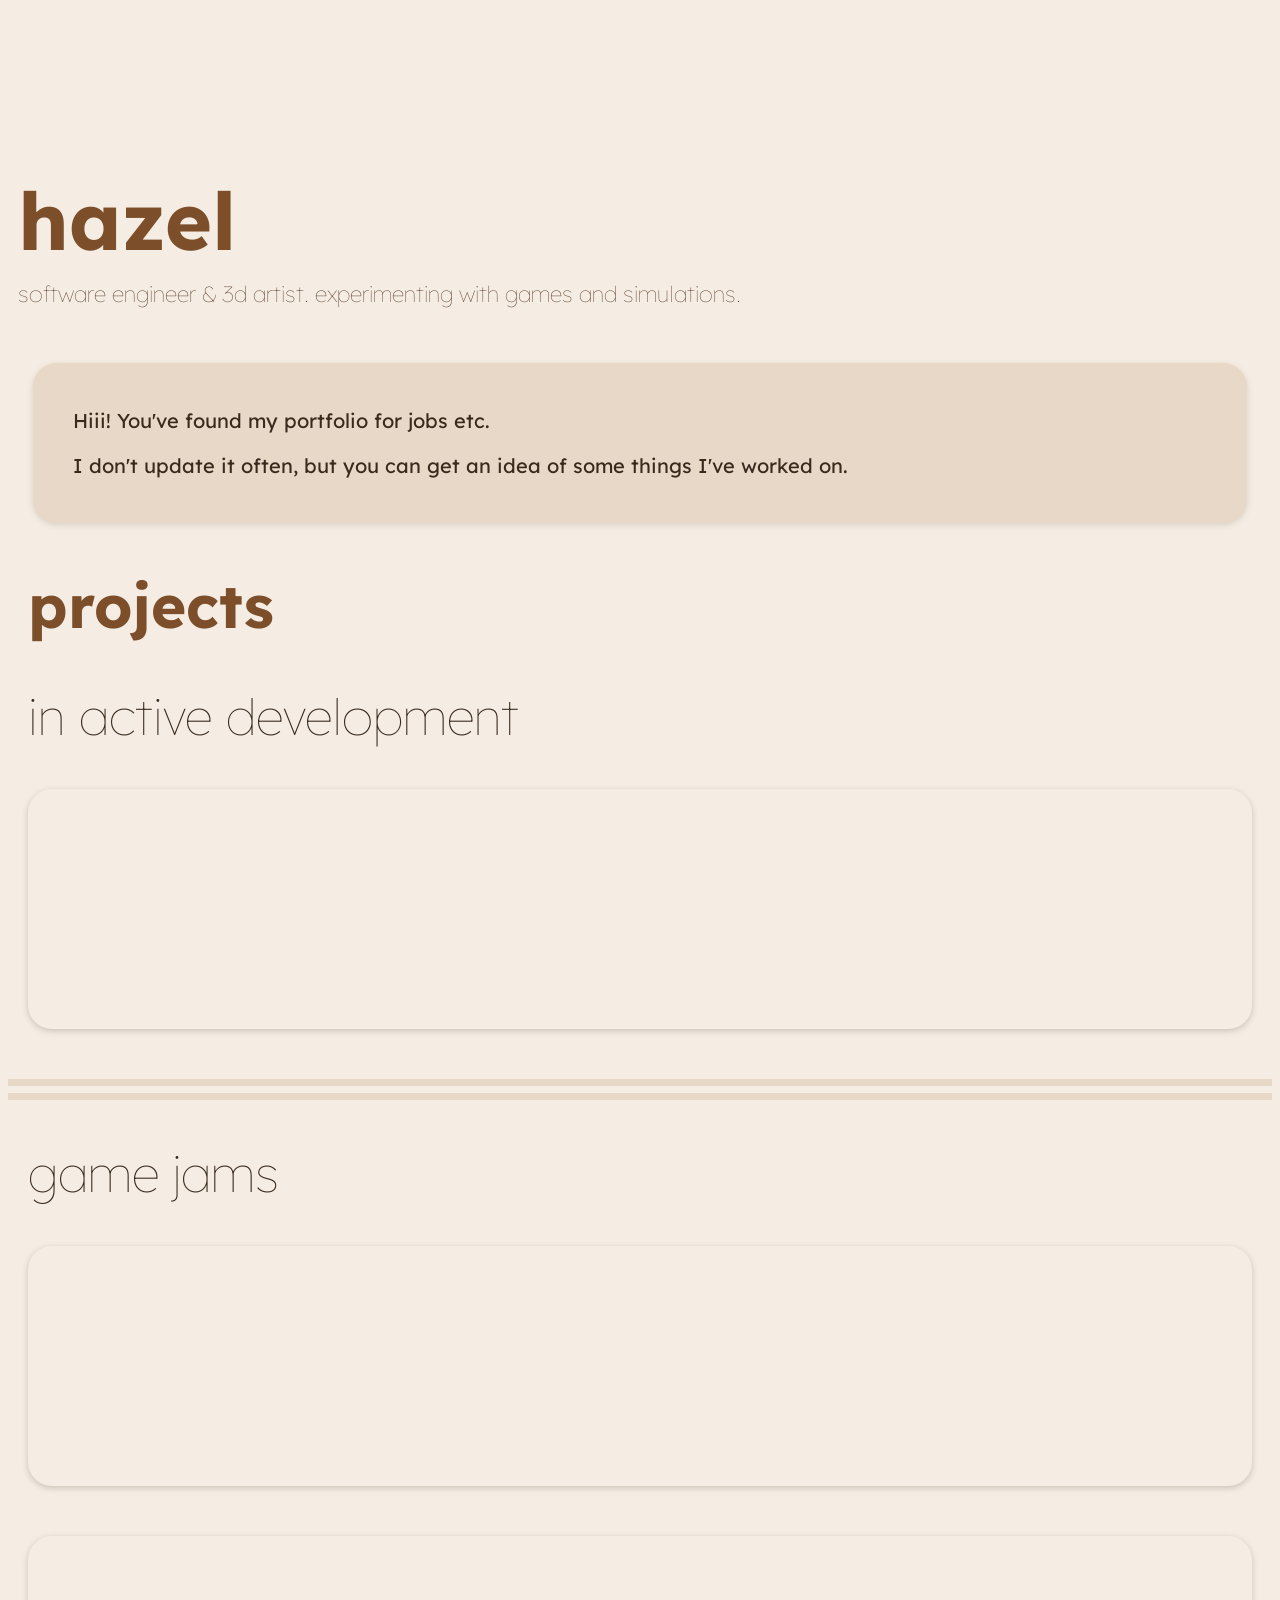
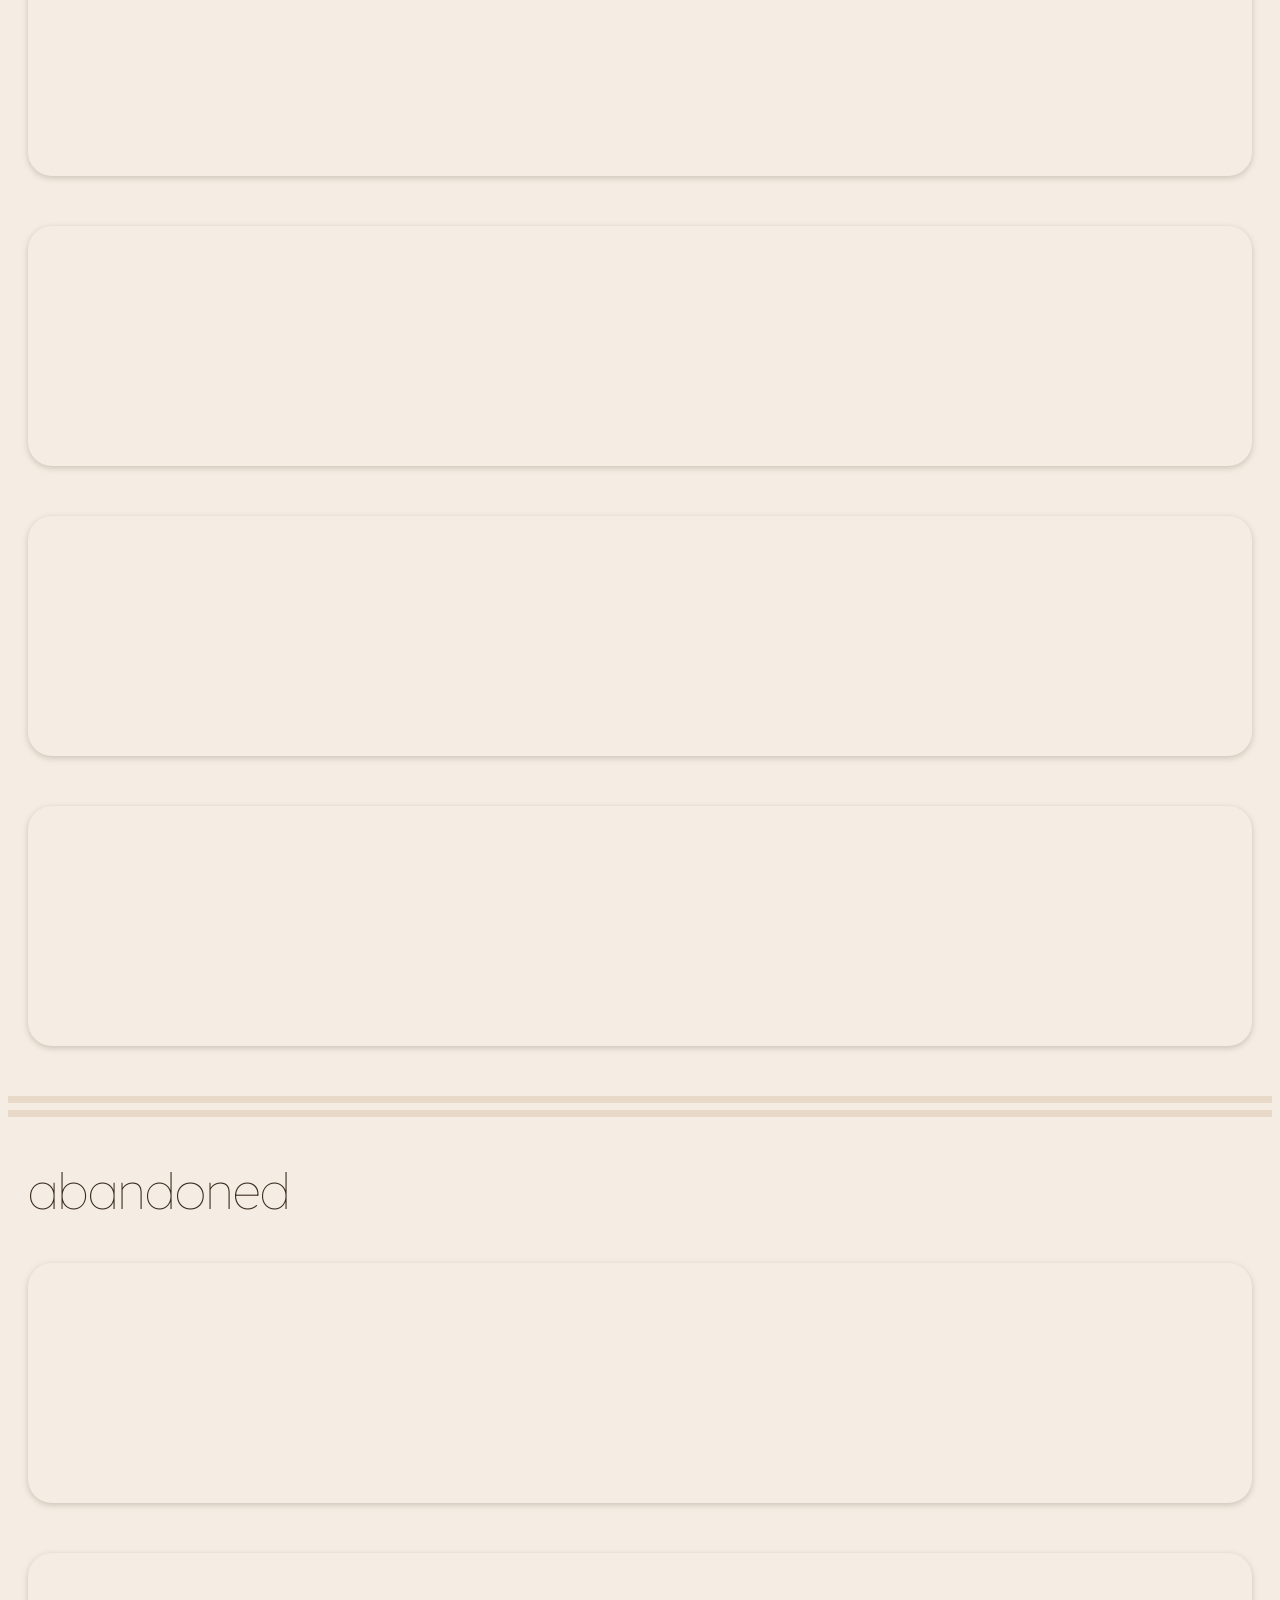
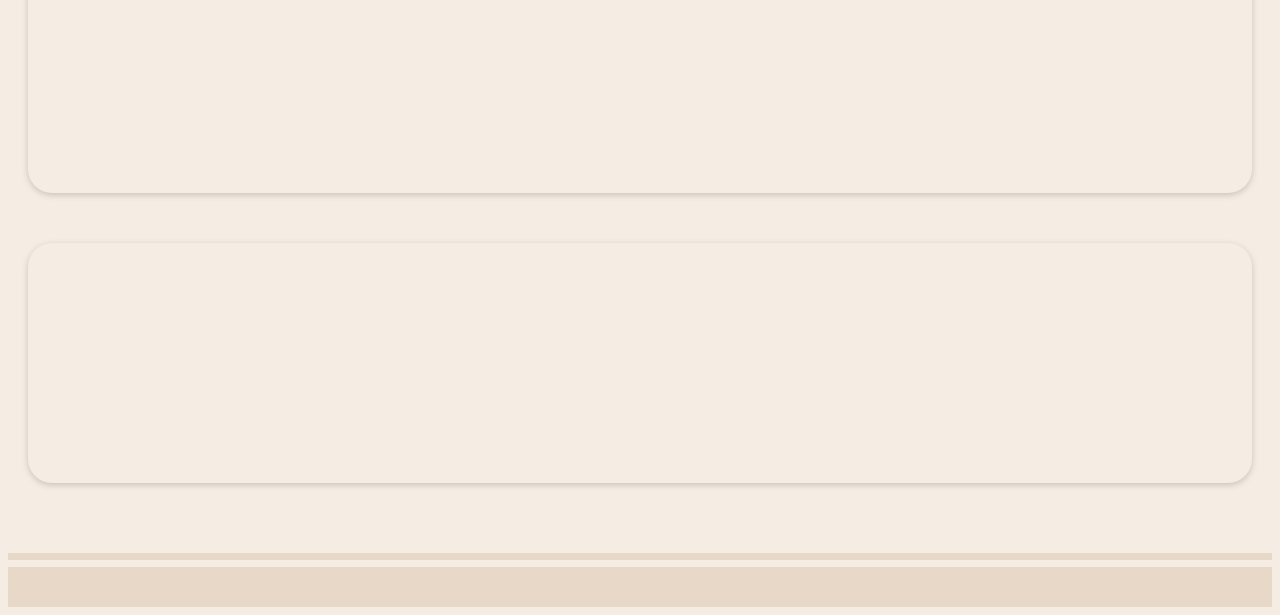
==== index.html @ 0fc44fd1 "switch to lightmode" ====
﻿<!DOCTYPE html>
<html>
<head>
<title>hazel waddell | projects</title>

<meta name="keywords" content=“102.9 hazel fm”>
<meta name=“description” content=“software engineer & 3d artist. experimenting with games and simulations.”>
<meta name="viewport" content="width=device-width, initial-scale=1">

<link rel="stylesheet" href="styles.css">
<link rel="icon" href="/images/favicon.ico">
<link rel="preconnect" href="https://fonts.gstatic.com">
<link href="https://fonts.googleapis.com/css?family=Open+Sans+Condensed:300|Open+Sans:300,400" rel="stylesheet">
<link href="https://fonts.googleapis.com/css2?family=Bebas+Neue&display=swap" rel="stylesheet"> 
<link href="https://fonts.googleapis.com/css?family=Lexend:400|Open+Sans:300,400" rel="stylesheet">


<script>
  (function(i,s,o,g,r,a,m){i['GoogleAnalyticsObject']=r;i[r]=i[r]||function(){
  (i[r].q=i[r].q||[]).push(arguments)},i[r].l=1*new Date();a=s.createElement(o),
  m=s.getElementsByTagName(o)[0];a.async=1;a.src=g;m.parentNode.insertBefore(a,m)
  })(window,document,'script','https://www.google-analytics.com/analytics.js','ga');

  ga('create', 'UA-96199516-1', 'auto');
  ga('send', 'pageview');

</script>
</head>

<body class="dark">


<section class="titlesection">
	<div class="constrain-width">
    <h1>hazel</h1>
    <p class="subtitle">software engineer & 3d artist. experimenting with games and simulations.</p>
  </div>

</section>

<section class="team">
  <div class="constrain-width inset lite team-card">
    <p>Hiii! You've found my portfolio for jobs etc.</p>
    <p>
      I don't update it often, but you can get an idea of some things I've worked on.
    </p>
    <p></p>
  </div>
</section>
  
	<section class="games">
    <div class="constrain-width">
        <h2 class="introline">projects</h2> 

        <h2 class="lightheader">in active development</h2>

        <a href="cfrpg/">
          <section id="content-item" class="img-border cfrpg zoom-on-hover">
      			<h3>Craterside</h3>
      			<p>A space western homesteading simulator.</p>
      		</section id="content-item">
        </a>

        <hr class="full lite">
        <hr>
        <hr class="full lite">

        <h2 class="lightheader">game jams</h2>

        <a href="https://github.com/linuswaddell/battle-for-breckinridge-isle">
          <section id="content-item" class="img-border breckinridge zoom-on-hover">
      			<h3>Battle for Breckinridge Isle</h3>
      			<p>A civil war-themed, 2-player strategy game built for a game jam at University of Washington.</p>
      		</section id="content-item">
        </a>

        <a href="https://github.com/linuswaddell/unleaded">
          <section id="content-item" class="img-border unleaded zoom-on-hover">
      			<h3>Unleaded</h3>
      			<p>A driving arcade game featuring a cargo van, made for Ludum Dare.</p>
      		</section id="content-item">
        </a>

        <a href="https://github.com/linuswaddell/pursuit-of-freedom">
          <section id="content-item" class="img-border pursuit-of-freedom zoom-on-hover">
      			<h3>Pursuit of Freedom</h3>
      			<p>A game about escaping the borders of imperial space. Made for Ludum Dare.</p>
      		</section id="content-item">
        </a>

        <a href="/morlandia/">
    			<section id="content-item" class="img-border morlandia zoom-on-hover">
    				<h3>MORLANDIA</h3>
    				<p>A crude text-based RPG that was built in one day for Ludum Dare.</p>
    			</section id="content-item">
    		</a>

        <a href="https://github.com/linuswaddell/trees">
          <section id="content-item" class="img-border trees zoom-on-hover">
            <h3>TREES</h3>
            <p>A bizarre fantasy logging simulator, created for Alakajam.</p>
          </section id="content-item">
        </a>

        <hr class="full lite">
        <hr>
        <hr class="full lite">

        <h2 class="lightheader">abandoned</h2>

        <a href="https://github.com/linuswaddell/unfected">
      		<section id="content-item" class="img-border unfected zoom-on-hover">
      			<h3>UNFECTED</h3>
      			<p>A multiplayer survival game, modeled after Unturned.</p>
      		</section id="content-item">
        </a>

        <a href="https://github.com/linuswaddell/pirates">
          <section id="content-item" class="img-border pirates zoom-on-hover">
      			<h3>PIRATES</h3>
      			<p>The evolution of Unfected's codebase; a multiplayer pirate game.</p>
      		</section id="content-item">
        </a>

        <a href="https://github.com/linuswaddell/morlandia-2">
      		<section id="content-item" class="img-border morlandia2 zoom-on-hover">
      			<h3>MORLANDIA II</h3>
      			<p>The loose sequel to Morlandia, with deeper narrative and more involved mechanics.</p>
      		</section id="content-item">
        </a>

      </div>
	</section>
  <hr class="lite">
  <hr>
  <div class="footer lite"></div>

</body>
</html>
---- styles.css ----
body {
    color: #3a2a1e;
    padding: 0px;
    margin-top: 170px;
}

hr {
  margin:0px;
  height: 7px;
  border-width: 0;
}

.lite {
  background-color: #e8d8c8;
  color: #3a2a1e;
}
.dark {
  background-color: #f5ede3;
  color: #3a2a1e;
}

hr.full {
    width: 100vw;
    position: relative;
    margin-left: -50vw;
    left: 50%;
}

h1 {
  margin: 10px;
  font-size: 80px;
  color:#7c4f2a;
  font-family: 'lexend';
}

h2 {
	font-size: 50px;
	font-family: 'lexend', sans-serif;
	font-weight:1;
}

h3 {
	font-size: 50px;
	font-family: 'lexend', sans-serif;
  line-height: 0.6;
}

p {
  font-family: lexend;
	font-size: 20px;
}

a {
  text-decoration: none;
}

.inset {
  -moz-box-shadow:    0px 2px 6px rgba(58, 42, 30, 0.15);
  -webkit-box-shadow: 0px 2px 6px rgba(58, 42, 30, 0.15);
  box-shadow:         0px 2px 6px rgba(58, 42, 30, 0.15);
}

.team-card {
  border-radius: 24px;
  padding: 25px 40px;
}

.introline {
  margin: 0px;
  font-size: 60px;
	color:#7c4f2a;
  font-weight: bold;
  font-family: 'lexend';
  text-align: left;
}


.lightheader {
	color:#3a2a1e;
}

p.subtitle {
    color: #5c3d2a;
    font-size: 22px;
    margin: 10px;
    margin-top: 0px;
    font-weight: lighter;
    text-transform: lowercase;
}

.titlesection {
    display: block;
    margin: auto;
    padding: 0;
    padding-bottom: 20px;
}

.centerer {
  display: inline-block;
  vertical-align: middle;
  height: 100%;
  width: 100%;
}

.titleimage {
	display:inline-block;
	vertical-align: middle;
	width: 90%;
	max-width: 768px;
}

section {
	display:block;
	padding:25px;
}

.constrain-width {
  max-width: 1280px;
  display: block;
  margin-left: auto;
  margin-right: auto;
}


.games {
  color:#3a2a1e;
	display:block;
	margin:0px;
	padding:20px;
  overflow-x: hidden;
}

#content-item {
	text-align: left;
	padding:20px;
	padding-left:50px;
	padding-right:50px;
	margin-bottom: 50px;
	height: 200px;
  border-radius: 24px;
}

.img-border {

	background-position: center;
	background-size: cover;

  -moz-box-shadow:    0px 2px 6px rgba(58, 42, 30, 0.22);
  -webkit-box-shadow: 0px 2px 6px rgba(58, 42, 30, 0.22);
  box-shadow:         0px 2px 6px rgba(58, 42, 30, 0.22);
}

.zoom-on-hover {
  background-size: 110%;
  transition: 0.3s;
}

.zoom-on-hover:hover {
  background-size: 100%;
  -moz-box-shadow:    0px 10px 28px rgba(58, 42, 30, 0.38);
  -webkit-box-shadow: 0px 10px 28px rgba(58, 42, 30, 0.38);
  box-shadow:         0px 10px 28px rgba(58, 42, 30, 0.38);
}

.games p {
	color:#f5ede3;
	font-family: 'lexend';
}
.games h3 {
  color:#f5ede3;
}

.footer {
  height: 40px;
}

.unfected {
	background-image: url("images/unfectedtitle.png");
}
.morlandia {
	background-image: url("images/morlandiatitle.png");
}
.morlandia2 {
	background-image: url("images/morlandia2title.png");
}
.cfrpg {
	background-image: url("images/cfrpgtitle.png");
}
.breckinridge {
	background-image: url("images/brekkinridgetitle.png");
}
.unleaded {
	background-image: url("images/unleaded-title.png");
}
.pursuit-of-freedom {
	background-image: url("images/pursuit-of-freedom-title.png");
}
.pirates {
	background-image: url("images/pirates-title.png");
}
.trees {
  background-image: url("images/trees-title.png");
}

img.galleryimg {
    width: 900px;
    display: block;
    margin: auto;
    padding: 30px 0px;
}


@viewport {
  width: device-width ;
  zoom: 1.0 ;
}

/* On narrow screens scale display zoomable backgrounds by height instead of width */

@media (max-width: 650px) {
  .zoom-on-hover {
    background-size: auto 110%;
    transition: 0.3s;
  }

  .zoom-on-hover:hover {
    background-size: auto 100%;
  }
}

@media (max-width: 600px) {
  h1 {
    font-size: 50px;
  }
  .introline {
    font-size: 50px;
    line-height: 0.7;
  }
	h2 {
		font-size: 37px;
	}
  h3 {
    line-height: 0.7;
    font-size: 30px;
  }
  p {
    font-size: 19px;
  }
  .team-card {
    padding: 50px;
  }
}

@media (max-width: 400px) {
  h1 {
    font-size: 45px;
  }
  .introline {
    font-size: 35px;
  }
	h2 {
		font-size: 32px;
	}
  p, p.subtitle {
    font-size: 18px;
  }
  #content-item {
    padding: 20px;
  }
  .team-card {
    padding: 30px;
  }
}
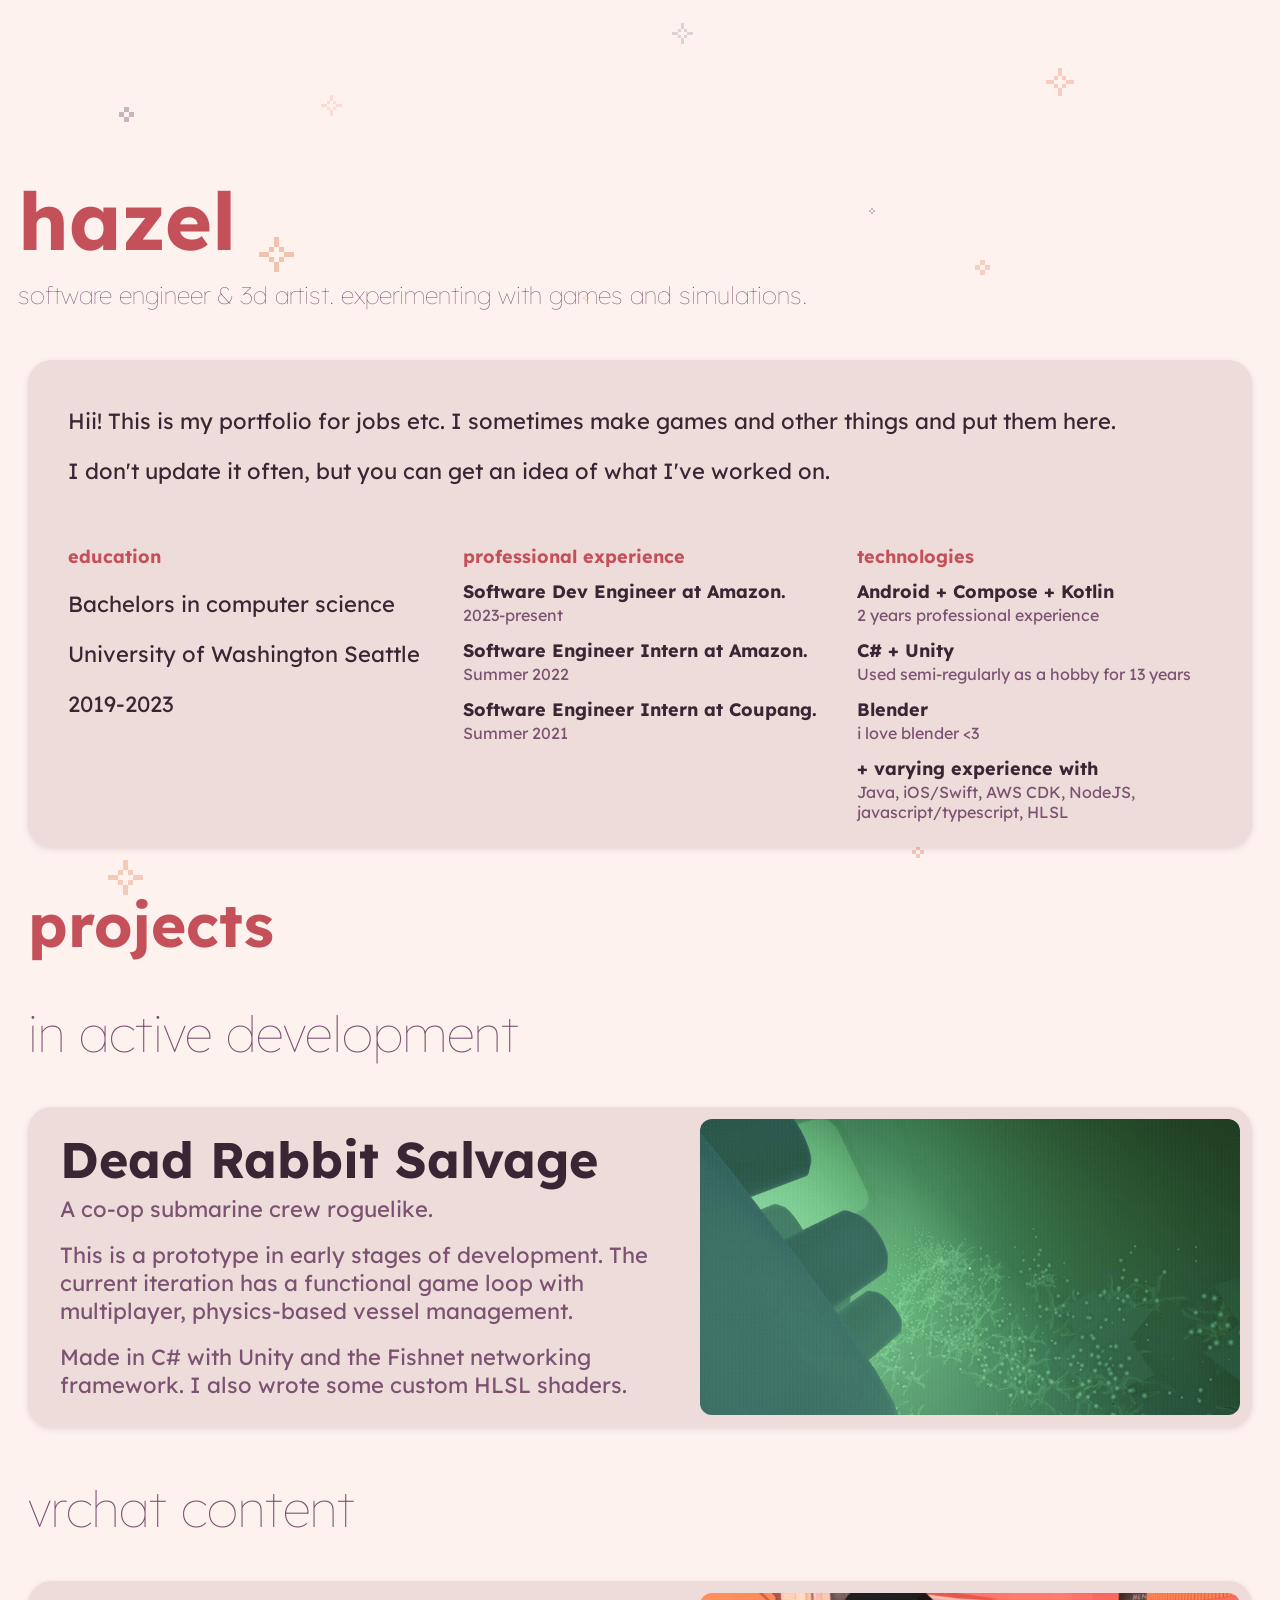
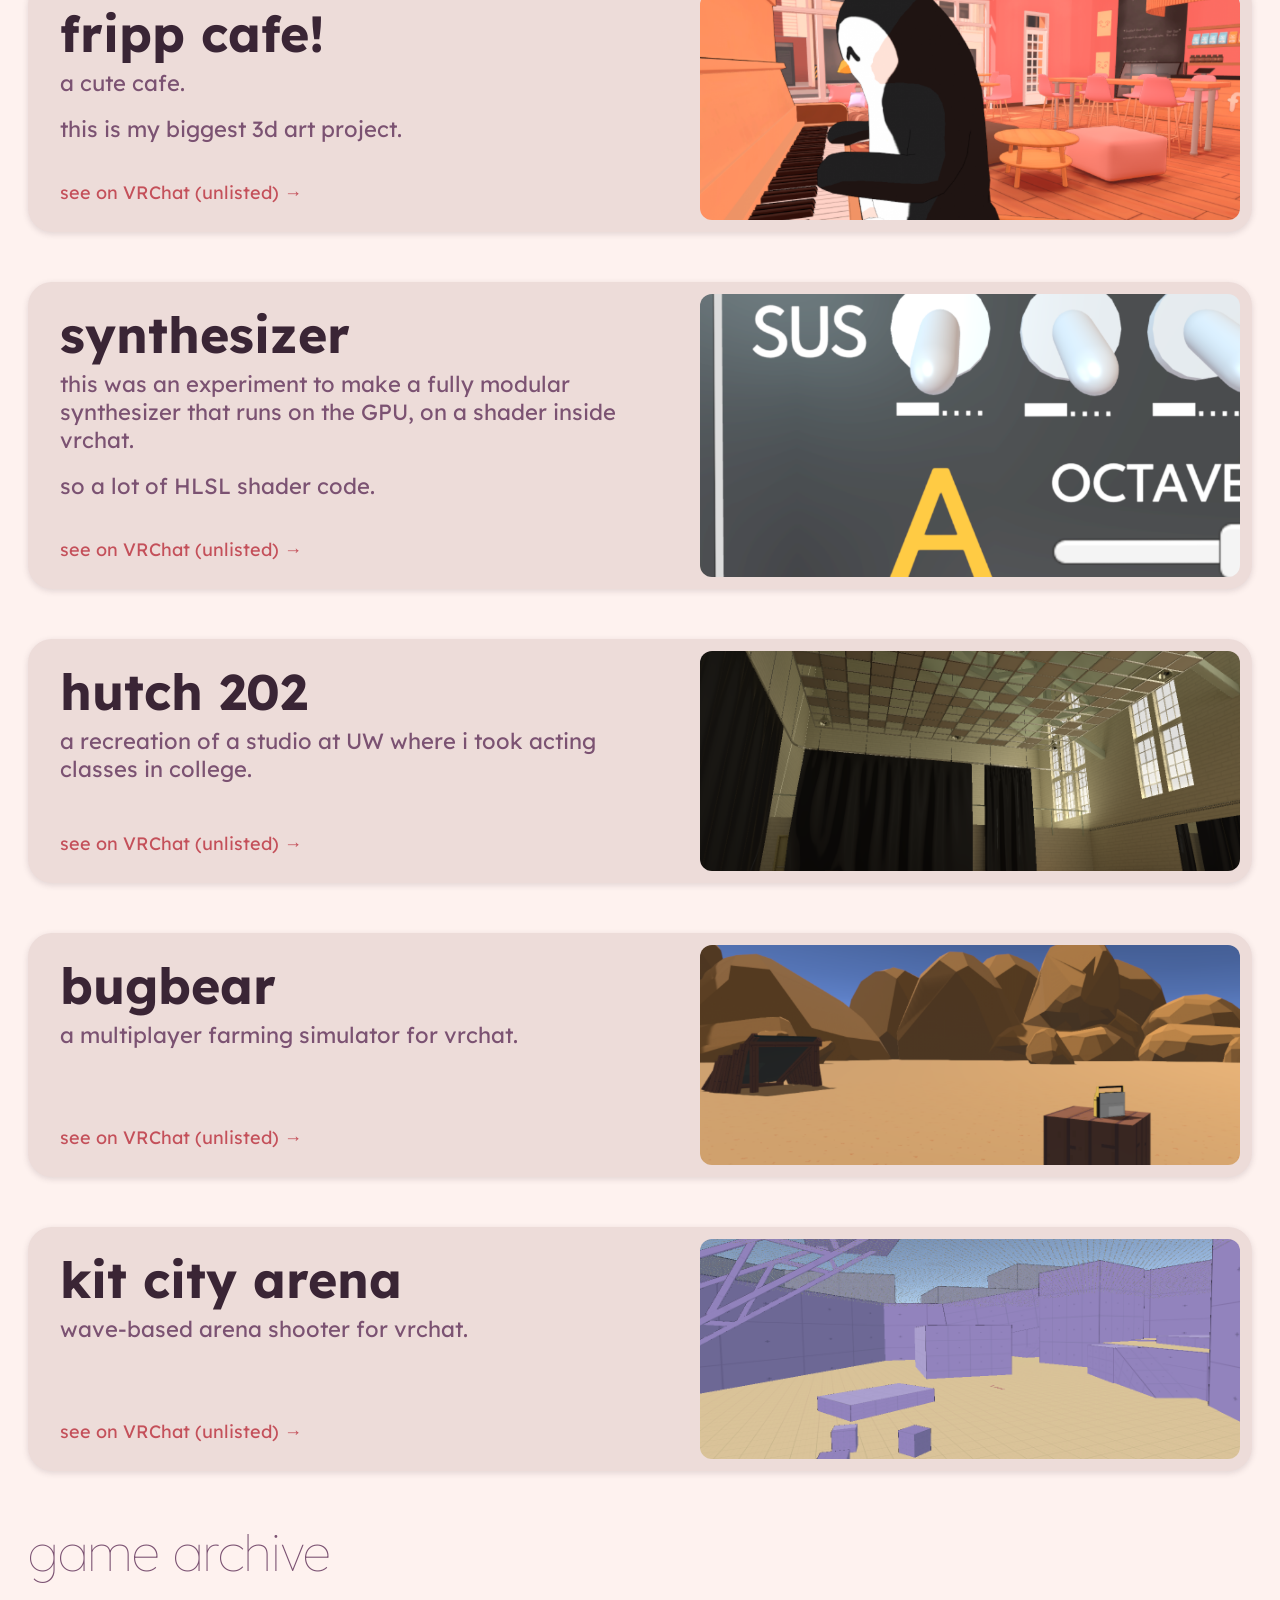
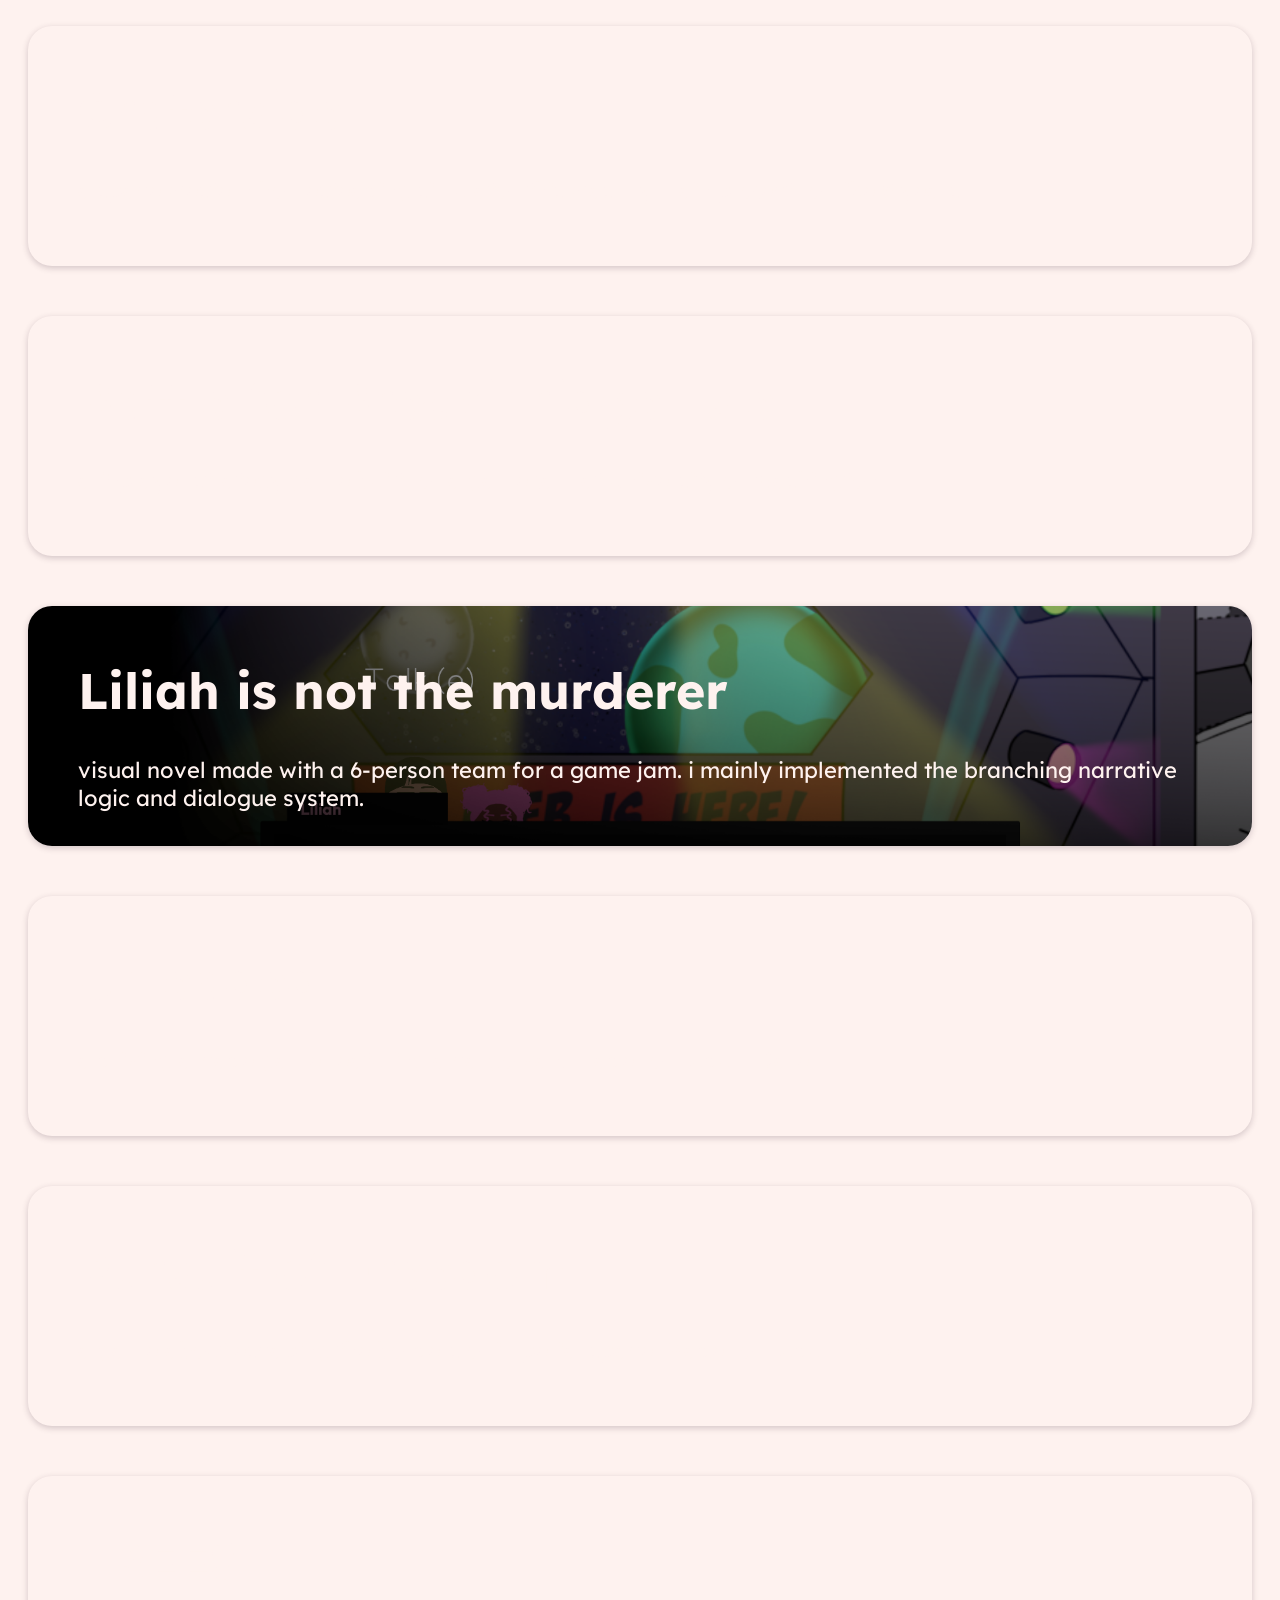
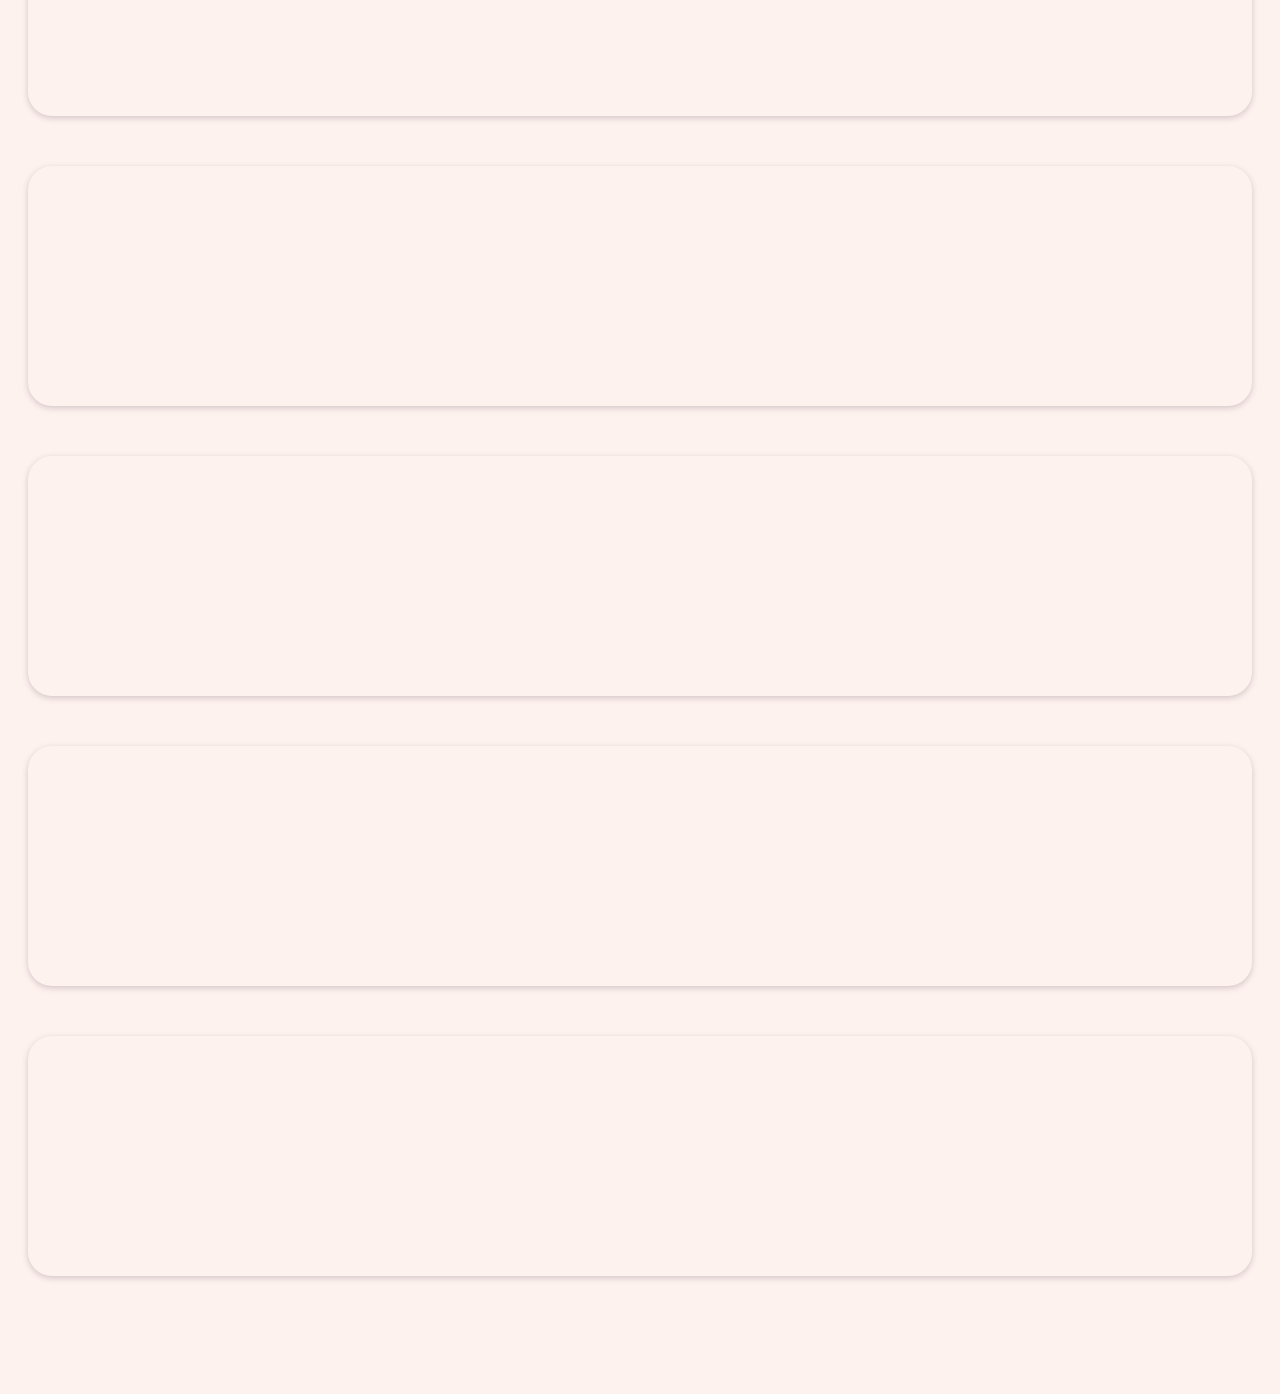
==== commit 457a279c: "update projects" ====
--- a/index.html
+++ b/index.html
@@ -1,139 +1,257 @@
-﻿<!DOCTYPE html>
-<html>
-<head>
-<title>hazel waddell | projects</title>
-
-<meta name="keywords" content=“102.9 hazel fm”>
-<meta name=“description” content=“software engineer & 3d artist. experimenting with games and simulations.”>
-<meta name="viewport" content="width=device-width, initial-scale=1">
-
-<link rel="stylesheet" href="styles.css">
-<link rel="icon" href="/images/favicon.ico">
-<link rel="preconnect" href="https://fonts.gstatic.com">
-<link href="https://fonts.googleapis.com/css?family=Open+Sans+Condensed:300|Open+Sans:300,400" rel="stylesheet">
-<link href="https://fonts.googleapis.com/css2?family=Bebas+Neue&display=swap" rel="stylesheet"> 
-<link href="https://fonts.googleapis.com/css?family=Lexend:400|Open+Sans:300,400" rel="stylesheet">
-
-
-<script>
-  (function(i,s,o,g,r,a,m){i['GoogleAnalyticsObject']=r;i[r]=i[r]||function(){
-  (i[r].q=i[r].q||[]).push(arguments)},i[r].l=1*new Date();a=s.createElement(o),
-  m=s.getElementsByTagName(o)[0];a.async=1;a.src=g;m.parentNode.insertBefore(a,m)
-  })(window,document,'script','https://www.google-analytics.com/analytics.js','ga');
-
-  ga('create', 'UA-96199516-1', 'auto');
-  ga('send', 'pageview');
-
-</script>
-</head>
-
-<body class="dark">
-
-
-<section class="titlesection">
-	<div class="constrain-width">
-    <h1>hazel</h1>
-    <p class="subtitle">software engineer & 3d artist. experimenting with games and simulations.</p>
-  </div>
-
-</section>
-
-<section class="team">
-  <div class="constrain-width inset lite team-card">
-    <p>Hiii! You've found my portfolio for jobs etc.</p>
-    <p>
-      I don't update it often, but you can get an idea of some things I've worked on.
-    </p>
-    <p></p>
-  </div>
-</section>
-  
-	<section class="games">
-    <div class="constrain-width">
-        <h2 class="introline">projects</h2> 
-
-        <h2 class="lightheader">in active development</h2>
-
-        <a href="cfrpg/">
-          <section id="content-item" class="img-border cfrpg zoom-on-hover">
-      			<h3>Craterside</h3>
-      			<p>A space western homesteading simulator.</p>
-      		</section id="content-item">
-        </a>
-
-        <hr class="full lite">
-        <hr>
-        <hr class="full lite">
-
-        <h2 class="lightheader">game jams</h2>
-
-        <a href="https://github.com/linuswaddell/battle-for-breckinridge-isle">
-          <section id="content-item" class="img-border breckinridge zoom-on-hover">
-      			<h3>Battle for Breckinridge Isle</h3>
-      			<p>A civil war-themed, 2-player strategy game built for a game jam at University of Washington.</p>
-      		</section id="content-item">
-        </a>
-
-        <a href="https://github.com/linuswaddell/unleaded">
-          <section id="content-item" class="img-border unleaded zoom-on-hover">
-      			<h3>Unleaded</h3>
-      			<p>A driving arcade game featuring a cargo van, made for Ludum Dare.</p>
-      		</section id="content-item">
-        </a>
-
-        <a href="https://github.com/linuswaddell/pursuit-of-freedom">
-          <section id="content-item" class="img-border pursuit-of-freedom zoom-on-hover">
-      			<h3>Pursuit of Freedom</h3>
-      			<p>A game about escaping the borders of imperial space. Made for Ludum Dare.</p>
-      		</section id="content-item">
-        </a>
-
-        <a href="/morlandia/">
-    			<section id="content-item" class="img-border morlandia zoom-on-hover">
-    				<h3>MORLANDIA</h3>
-    				<p>A crude text-based RPG that was built in one day for Ludum Dare.</p>
-    			</section id="content-item">
-    		</a>
-
-        <a href="https://github.com/linuswaddell/trees">
-          <section id="content-item" class="img-border trees zoom-on-hover">
-            <h3>TREES</h3>
-            <p>A bizarre fantasy logging simulator, created for Alakajam.</p>
-          </section id="content-item">
-        </a>
-
-        <hr class="full lite">
-        <hr>
-        <hr class="full lite">
-
-        <h2 class="lightheader">abandoned</h2>
-
-        <a href="https://github.com/linuswaddell/unfected">
-      		<section id="content-item" class="img-border unfected zoom-on-hover">
-      			<h3>UNFECTED</h3>
-      			<p>A multiplayer survival game, modeled after Unturned.</p>
-      		</section id="content-item">
-        </a>
-
-        <a href="https://github.com/linuswaddell/pirates">
-          <section id="content-item" class="img-border pirates zoom-on-hover">
-      			<h3>PIRATES</h3>
-      			<p>The evolution of Unfected's codebase; a multiplayer pirate game.</p>
-      		</section id="content-item">
-        </a>
-
-        <a href="https://github.com/linuswaddell/morlandia-2">
-      		<section id="content-item" class="img-border morlandia2 zoom-on-hover">
-      			<h3>MORLANDIA II</h3>
-      			<p>The loose sequel to Morlandia, with deeper narrative and more involved mechanics.</p>
-      		</section id="content-item">
-        </a>
-
-      </div>
-	</section>
-  <hr class="lite">
-  <hr>
-  <div class="footer lite"></div>
-
-</body>
-</html>
+﻿<!DOCTYPE html>
+<html>
+<head>
+<title>hazel | projects</title>
+
+<meta name="keywords" content=“hazel”>
+<meta name=“description” content=“software engineer & 3d artist. experimenting with games and simulations.”>
+<meta name="viewport" content="width=device-width, initial-scale=1">
+
+<link rel="stylesheet" href="styles.css">
+<link rel="icon" href="/images/favicon.ico">
+<link rel="preconnect" href="https://fonts.gstatic.com">
+<link href="https://fonts.googleapis.com/css?family=Open+Sans+Condensed:300|Open+Sans:300,400" rel="stylesheet">
+<link href="https://fonts.googleapis.com/css2?family=Bebas+Neue&display=swap" rel="stylesheet"> 
+<link href="https://fonts.googleapis.com/css?family=Lexend:400|Open+Sans:300,400" rel="stylesheet">
+
+
+<script>
+  (function(i,s,o,g,r,a,m){i['GoogleAnalyticsObject']=r;i[r]=i[r]||function(){
+  (i[r].q=i[r].q||[]).push(arguments)},i[r].l=1*new Date();a=s.createElement(o),
+  m=s.getElementsByTagName(o)[0];a.async=1;a.src=g;m.parentNode.insertBefore(a,m)
+  })(window,document,'script','https://www.google-analytics.com/analytics.js','ga');
+
+  ga('create', 'UA-96199516-1', 'auto');
+  ga('send', 'pageview');
+
+</script>
+</head>
+
+<body class="dark">
+
+<svg width="0" height="0" style="position:absolute;overflow:hidden" aria-hidden="true">
+  <defs>
+    <filter id="sparkle-coral">
+      <feFlood flood-color="#c4505a" result="c"/><feComposite in="c" in2="SourceAlpha" operator="in"/>
+    </filter>
+    <filter id="sparkle-mauve">
+      <feFlood flood-color="#ad91a3" result="c"/><feComposite in="c" in2="SourceAlpha" operator="in"/>
+    </filter>
+    <filter id="sparkle-blush">
+      <feFlood flood-color="#edaf97" result="c"/><feComposite in="c" in2="SourceAlpha" operator="in"/>
+    </filter>
+  </defs>
+</svg>
+
+
+<section class="titlesection">
+	<div class="constrain-width">
+    <h1>hazel</h1>
+    <p class="subtitle">software engineer & 3d artist. experimenting with games and simulations.</p>
+  </div>
+
+</section>
+
+<section class="team">
+  <div class="constrain-width">
+    <div class="inset lite team-card">
+      <p>Hii! This is my portfolio for jobs etc. I sometimes make games and other things and put them here.</p>
+      <p>I don't update it often, but you can get an idea of what I've worked on.</p>
+      <br>
+      <div class="team-card-sections">
+
+        <div class="team-card-section">
+          <h4>education</h4>
+          <p>Bachelors in computer science</p>
+          <p>University of Washington Seattle</p>
+          <p>2019-2023</p>
+        </div>
+
+        <div class="team-card-section">
+          <h4>professional experience</h4>
+          <h5>Software Dev Engineer at Amazon.</h5>
+          <p>2023-present</p>
+          <h5>Software Engineer Intern at Amazon.</h5>
+          <p>Summer 2022</p>
+          <h5>Software Engineer Intern at Coupang.</h5>
+          <p>Summer 2021</p>
+        </div>
+
+        <div class="team-card-section">
+          <h4>technologies</h4>
+          <h5>
+            Android + Compose + Kotlin
+          </h5><p>2 years professional experience</p>
+          <h5>C# + Unity</h5>
+          <p>Used semi-regularly as a hobby for 13 years</p>
+          <h5>Blender</h5>
+          <p>i love blender <3</p>
+          <h5>
+            + varying experience with
+          </h5><p>Java, iOS/Swift, AWS CDK, NodeJS, javascript/typescript, HLSL</p>
+        </div>
+
+      </div>
+    </div>
+  </div>
+</section>
+  
+	<section class="games">
+    <div class="constrain-width">
+        <h2 class="introline">projects</h2> 
+
+        <h2 class="lightheader">in active development</h2>
+
+        <article class="card-featured">
+          <div class="card-featured-body">
+            <h3>Dead Rabbit Salvage</h3>
+            <p>A co-op submarine crew roguelike.</p><br>
+            <p>This is a prototype in early stages of development. The current iteration has a functional game loop with multiplayer, physics-based vessel management.</p><br>
+            <p>Made in C# with Unity and the Fishnet networking framework. I also wrote some custom HLSL shaders.</p>
+
+          </div>
+          <div class="card-featured-image deadrabbit"></div>
+        </article>
+
+        <h2 class="lightheader">vrchat content</h2>
+
+        <article class="card-featured">
+          <div class="card-featured-body">
+            <h3>fripp cafe!</h3>
+            <p>a cute cafe.</p><br>
+            <p>this is my biggest 3d art project.</p><br>
+            <div class="card-featured-links">
+              <a href="https://vrchat.com/home/world/wrld_122b4d1e-6899-49d2-8d2e-b12eb8bd687e/info">see on VRChat (unlisted) →</a>
+            </div>
+          </div>
+          <div class="card-featured-image fripp"></div>
+        </article>
+        
+        <article class="card-featured">
+          <div class="card-featured-body">
+            <h3>synthesizer</h3>
+            <p>this was an experiment to make a fully modular synthesizer that runs on the GPU, on a shader inside vrchat.</p><br>
+            <p>so a lot of HLSL shader code.</p><br>
+            <div class="card-featured-links">
+              <a href="https://vrchat.com/home/world/wrld_d04843ac-0dd7-4f8c-b55f-66500abc1b22/info">see on VRChat (unlisted) →</a>
+            </div>
+          </div>
+          <div class="card-featured-image synth"></div>
+        </article>
+
+        
+        <article class="card-featured">
+          <div class="card-featured-body">
+            <h3>hutch 202</h3>
+            <p>a recreation of a studio at UW where i took acting classes in college.</p><br>
+            <div class="card-featured-links">
+              <a href=https://vrchat.com/home/world/wrld_59d6df23-d325-4494-bee0-2adb25d905ab/info">see on VRChat (unlisted) →</a>
+            </div>
+          </div>
+          <div class="card-featured-image hutch"></div>
+        </article>
+
+                
+        <article class="card-featured">
+          <div class="card-featured-body">
+            <h3>bugbear</h3>
+            <p>a multiplayer farming simulator for vrchat.</p><br>
+            <div class="card-featured-links">
+              <a href="https://vrchat.com/home/world/wrld_c35b9bf6-745d-424f-b270-6f0062d2a792">see on VRChat (unlisted) →</a>
+            </div>
+          </div>
+          <div class="card-featured-image bugbear"></div>
+        </article>
+                
+        <article class="card-featured">
+          <div class="card-featured-body">
+            <h3>kit city arena</h3>
+            <p>wave-based arena shooter for vrchat.</p><br>
+            <div class="card-featured-links">
+              <a href="https://vrchat.com/home/world/wrld_1074632d-6aec-4840-bd1a-94769a212a9a/info"">see on VRChat (unlisted) →</a>
+            </div>
+          </div>
+          <div class="card-featured-image kitcityarena"></div>
+        </article>
+      
+
+        <h2 class="lightheader">game archive</h2>
+
+        <a href="cfrpg/index.html">
+          <section id="content-item" class="img-border cfrpg zoom-on-hover">
+      			<h3>Craterside</h3>
+      			<p>a space western homesteading simulator. this was my main project for like 5 years.</p>
+      		</section id="content-item">
+        </a>
+
+        <a href="https://github.com/linuswaddell/battle-for-breckinridge-isle">
+          <section id="content-item" class="img-border breckinridge zoom-on-hover">
+      			<h3>Battle for Breckinridge Isle</h3>
+      			<p>a 2-player strategy game built for a game jam at University of Washington.</p>
+      		</section id="content-item">
+        </a>
+
+        <a href="https://ieperen3039.itch.io/not-the-murderer">
+          <section id="content-item" class="img-border liliah zoom-on-hover">
+      			<h3>Liliah is not the murderer</h3>
+      			<p>visual novel made with a 6-person team for a game jam. 
+              i mainly implemented the branching narrative logic and dialogue system.</p>
+      		</section id="content-item">
+        </a>
+
+        <a href="https://github.com/linuswaddell/unleaded">
+          <section id="content-item" class="img-border unleaded zoom-on-hover">
+      			<h3>Unleaded</h3>
+      			<p>a driving arcade game featuring a cargo van, made for Ludum Dare.</p>
+      		</section id="content-item">
+        </a>
+
+        <a href="https://github.com/linuswaddell/pursuit-of-freedom">
+          <section id="content-item" class="img-border pursuit-of-freedom zoom-on-hover">
+      			<h3>Pursuit of Freedom</h3>
+      			<p>a game about escaping the borders of imperial space. Made for Ludum Dare.</p>
+      		</section id="content-item">
+        </a>
+
+        <a href="https://github.com/linuswaddell/trees">
+          <section id="content-item" class="img-border trees zoom-on-hover">
+            <h3>TREES</h3>
+            <p>A bizarre fantasy logging simulator, created for Alakajam.</p>
+          </section id="content-item">
+        </a>
+
+        <a href="https://github.com/linuswaddell/pirates">
+          <section id="content-item" class="img-border pirates zoom-on-hover">
+      			<h3>PIRATES</h3>
+      			<p>The evolution of Unfected's codebase; a multiplayer pirate game.</p>
+      		</section id="content-item">
+        </a>
+
+        <a href="https://github.com/linuswaddell/unfected">
+      		<section id="content-item" class="img-border unfected zoom-on-hover">
+      			<h3>UNFECTED</h3>
+      			<p>A multiplayer survival game, modeled after Unturned.</p>
+      		</section id="content-item">
+        </a>
+
+        <a href="https://github.com/linuswaddell/morlandia-2">
+      		<section id="content-item" class="img-border morlandia2 zoom-on-hover">
+      			<h3>MORLANDIA II</h3>
+      			<p>The loose sequel to Morlandia, with deeper narrative and more involved mechanics.</p>
+      		</section id="content-item">
+        </a>
+
+        <a href="/morlandia/">
+    			<section id="content-item" class="img-border morlandia zoom-on-hover">
+    				<h3>MORLANDIA</h3>
+    				<p>a crude text-based RPG that was built in one day for Ludum Dare.</p>
+    			</section id="content-item">
+    		</a>
+
+      </div>
+	</section>
+  <div class="footer"></div>
+
+<script src="sparkles.js"></script>
+</body>
+</html>
--- a/styles.css
+++ b/styles.css
@@ -1,275 +1,399 @@
-
-
-body {
-    color: #3a2a1e;
-    padding: 0px;
-    margin-top: 170px;
-}
-
-hr {
-  margin:0px;
-  height: 7px;
-  border-width: 0;
-}
-
-.lite {
-  background-color: #e8d8c8;
-  color: #3a2a1e;
-}
-.dark {
-  background-color: #f5ede3;
-  color: #3a2a1e;
-}
-
-hr.full {
-    width: 100vw;
-    position: relative;
-    margin-left: -50vw;
-    left: 50%;
-}
-
-h1 {
-  margin: 10px;
-  font-size: 80px;
-  color:#7c4f2a;
-  font-family: 'lexend';
-}
-
-h2 {
-	font-size: 50px;
-	font-family: 'lexend', sans-serif;
-	font-weight:1;
-}
-
-h3 {
-	font-size: 50px;
-	font-family: 'lexend', sans-serif;
-  line-height: 0.6;
-}
-
-p {
-  font-family: lexend;
-	font-size: 20px;
-}
-
-a {
-  text-decoration: none;
-}
-
-.inset {
-  -moz-box-shadow:    0px 2px 6px rgba(58, 42, 30, 0.15);
-  -webkit-box-shadow: 0px 2px 6px rgba(58, 42, 30, 0.15);
-  box-shadow:         0px 2px 6px rgba(58, 42, 30, 0.15);
-}
-
-.team-card {
-  border-radius: 24px;
-  padding: 25px 40px;
-}
-
-.introline {
-  margin: 0px;
-  font-size: 60px;
-	color:#7c4f2a;
-  font-weight: bold;
-  font-family: 'lexend';
-  text-align: left;
-}
-
-
-.lightheader {
-	color:#3a2a1e;
-}
-
-p.subtitle {
-    color: #5c3d2a;
-    font-size: 22px;
-    margin: 10px;
-    margin-top: 0px;
-    font-weight: lighter;
-    text-transform: lowercase;
-}
-
-.titlesection {
-    display: block;
-    margin: auto;
-    padding: 0;
-    padding-bottom: 20px;
-}
-
-.centerer {
-  display: inline-block;
-  vertical-align: middle;
-  height: 100%;
-  width: 100%;
-}
-
-.titleimage {
-	display:inline-block;
-	vertical-align: middle;
-	width: 90%;
-	max-width: 768px;
-}
-
-section {
-	display:block;
-	padding:25px;
-}
-
-.constrain-width {
-  max-width: 1280px;
-  display: block;
-  margin-left: auto;
-  margin-right: auto;
-}
-
-
-.games {
-  color:#3a2a1e;
-	display:block;
-	margin:0px;
-	padding:20px;
-  overflow-x: hidden;
-}
-
-#content-item {
-	text-align: left;
-	padding:20px;
-	padding-left:50px;
-	padding-right:50px;
-	margin-bottom: 50px;
-	height: 200px;
-  border-radius: 24px;
-}
-
-.img-border {
-
-	background-position: center;
-	background-size: cover;
-
-  -moz-box-shadow:    0px 2px 6px rgba(58, 42, 30, 0.22);
-  -webkit-box-shadow: 0px 2px 6px rgba(58, 42, 30, 0.22);
-  box-shadow:         0px 2px 6px rgba(58, 42, 30, 0.22);
-}
-
-.zoom-on-hover {
-  background-size: 110%;
-  transition: 0.3s;
-}
-
-.zoom-on-hover:hover {
-  background-size: 100%;
-  -moz-box-shadow:    0px 10px 28px rgba(58, 42, 30, 0.38);
-  -webkit-box-shadow: 0px 10px 28px rgba(58, 42, 30, 0.38);
-  box-shadow:         0px 10px 28px rgba(58, 42, 30, 0.38);
-}
-
-.games p {
-	color:#f5ede3;
-	font-family: 'lexend';
-}
-.games h3 {
-  color:#f5ede3;
-}
-
-.footer {
-  height: 40px;
-}
-
-.unfected {
-	background-image: url("images/unfectedtitle.png");
-}
-.morlandia {
-	background-image: url("images/morlandiatitle.png");
-}
-.morlandia2 {
-	background-image: url("images/morlandia2title.png");
-}
-.cfrpg {
-	background-image: url("images/cfrpgtitle.png");
-}
-.breckinridge {
-	background-image: url("images/brekkinridgetitle.png");
-}
-.unleaded {
-	background-image: url("images/unleaded-title.png");
-}
-.pursuit-of-freedom {
-	background-image: url("images/pursuit-of-freedom-title.png");
-}
-.pirates {
-	background-image: url("images/pirates-title.png");
-}
-.trees {
-  background-image: url("images/trees-title.png");
-}
-
-img.galleryimg {
-    width: 900px;
-    display: block;
-    margin: auto;
-    padding: 30px 0px;
-}
-
-
-@viewport {
-  width: device-width ;
-  zoom: 1.0 ;
-}
-
-/* On narrow screens scale display zoomable backgrounds by height instead of width */
-
-@media (max-width: 650px) {
-  .zoom-on-hover {
-    background-size: auto 110%;
-    transition: 0.3s;
-  }
-
-  .zoom-on-hover:hover {
-    background-size: auto 100%;
-  }
-}
-
-@media (max-width: 600px) {
-  h1 {
-    font-size: 50px;
-  }
-  .introline {
-    font-size: 50px;
-    line-height: 0.7;
-  }
-	h2 {
-		font-size: 37px;
-	}
-  h3 {
-    line-height: 0.7;
-    font-size: 30px;
-  }
-  p {
-    font-size: 19px;
-  }
-  .team-card {
-    padding: 50px;
-  }
-}
-
-@media (max-width: 400px) {
-  h1 {
-    font-size: 45px;
-  }
-  .introline {
-    font-size: 35px;
-  }
-	h2 {
-		font-size: 32px;
-	}
-  p, p.subtitle {
-    font-size: 18px;
-  }
-  #content-item {
-    padding: 20px;
-  }
-  .team-card {
-    padding: 30px;
-  }
-}
+:root {
+  --bg:         #fef2ef;  /* pale salmon-white */
+  --surface:    #eddcd9;  /* soft blush, from rosy taupe lightened */
+  --text:       #3a2535;  /* deep plum, from lilac-ash darkened */
+  --text-mid:   #7b5272;  /* medium dusty rose-purple */
+  --accent:     #c4505a;  /* deep coral-rose, from sweet salmon darkened */
+  --shadow-rgb: 58, 37, 53;
+}
+
+html {
+  background-color: var(--bg);
+}
+
+body {
+    color: var(--text);
+    padding: 0px;
+    margin-top: 170px;
+}
+
+.lite {
+  background-color: var(--surface);
+  color: var(--text);
+}
+.dark {
+  color: var(--text);
+}
+
+h1 {
+  margin: 10px;
+  font-size: 80px;
+  color: var(--accent);
+  font-family: 'lexend';
+}
+
+h2 {
+	font-size: 50px;
+	font-family: 'lexend', sans-serif;
+	font-weight:1;
+}
+
+h3 {
+	font-size: 50px;
+	font-family: 'lexend', sans-serif;
+  line-height: 0.6;
+}
+
+p {
+  font-family: lexend;
+	font-size: 22px;
+}
+
+a {
+  text-decoration: none;
+}
+
+.inset {
+  -moz-box-shadow:    0px 2px 6px rgba(var(--shadow-rgb), 0.15);
+  -webkit-box-shadow: 0px 2px 6px rgba(var(--shadow-rgb), 0.15);
+  box-shadow:         0px 2px 6px rgba(var(--shadow-rgb), 0.15);
+}
+
+.team-card {
+  border-radius: 24px;
+  padding: 25px 40px;
+}
+
+.team-card-sections {
+  display: flex;
+  gap: 40px;
+  margin-top: 20px;
+}
+
+.team-card-section {
+  flex: 1;
+}
+
+.team-card-section h4 {
+  font-family: 'lexend', sans-serif;
+  font-size: 18px;
+  font-weight: bold;
+  color: var(--accent);
+  margin: 0 0 12px 0;
+  text-transform: lowercase;
+}
+
+.team-card-section h5 {
+  font-family: 'lexend', sans-serif;
+  font-size: 18px;
+  font-weight: bold;
+  color: var(--text);
+  margin: 14px 0 2px 0;
+}
+
+.team-card-section h5:first-of-type {
+  margin-top: 0;
+}
+
+.team-card-section h5 + p {
+  font-size: 16px;
+  color: var(--text-mid);
+  margin: 0;
+}
+
+@media (max-width: 700px) {
+  .team-card-sections {
+    flex-direction: column;
+    gap: 24px;
+  }
+}
+
+.introline {
+  margin: 0px;
+  font-size: 60px;
+	color: var(--accent);
+  font-weight: bold;
+  font-family: 'lexend';
+  text-align: left;
+}
+
+
+.lightheader {
+  color: var(--text-mid);
+  margin-top: 40px;
+}
+
+p.subtitle {
+    color: var(--text-mid);
+    font-size: 24px;
+    margin: 10px;
+    margin-top: 0px;
+    font-weight: lighter;
+    text-transform: lowercase;
+}
+
+.titlesection {
+    display: block;
+    margin: auto;
+    padding: 0;
+    padding-bottom: 20px;
+}
+
+.centerer {
+  display: inline-block;
+  vertical-align: middle;
+  height: 100%;
+  width: 100%;
+}
+
+.titleimage {
+	display:inline-block;
+	vertical-align: middle;
+	width: 90%;
+	max-width: 768px;
+}
+
+section {
+	display:block;
+	padding:20px;
+}
+
+.constrain-width {
+  max-width: 1280px;
+  display: block;
+  margin-left: auto;
+  margin-right: auto;
+}
+
+
+.games {
+  color: var(--text);
+	display:block;
+	margin:0px;
+	padding:20px;
+  overflow-x: hidden;
+}
+
+#content-item {
+	text-align: left;
+	padding:20px;
+	padding-left:50px;
+	padding-right:50px;
+	margin-bottom: 50px;
+	height: 200px;
+  border-radius: 24px;
+}
+
+.img-border {
+
+	background-position: center;
+	background-size: cover;
+
+  -moz-box-shadow:    0px 2px 6px rgba(var(--shadow-rgb), 0.22);
+  -webkit-box-shadow: 0px 2px 6px rgba(var(--shadow-rgb), 0.22);
+  box-shadow:         0px 2px 6px rgba(var(--shadow-rgb), 0.22);
+}
+
+.zoom-on-hover {
+  background-size: 110%;
+  transition: 0.3s;
+}
+
+.zoom-on-hover:hover {
+  background-size: 100%;
+  -moz-box-shadow:    0px 10px 28px rgba(var(--shadow-rgb), 0.38);
+  -webkit-box-shadow: 0px 10px 28px rgba(var(--shadow-rgb), 0.38);
+  box-shadow:         0px 10px 28px rgba(var(--shadow-rgb), 0.38);
+}
+
+.games p {
+	color: var(--bg);
+	font-family: 'lexend';
+}
+
+.card-featured {
+  display: flex;
+  align-items: stretch;
+  gap: 12px;
+  background-color: var(--surface);
+  border-radius: 24px;
+  padding: 12px;
+  margin-bottom: 50px;
+  box-shadow: 0px 2px 6px rgba(var(--shadow-rgb), 0.15);
+}
+
+.card-featured-body {
+  flex: 1;
+  padding: 16px 20px;
+  display: flex;
+  flex-direction: column;
+}
+
+.card-featured .card-featured-body h3 {
+  color: var(--text);
+  line-height: 1;
+  margin: 0 0 10px 0;
+}
+
+.card-featured .card-featured-body p {
+  color: var(--text-mid);
+  margin: 0;
+}
+
+.card-featured-links {
+  margin-top: auto;
+  padding-top: 20px;
+  display: flex;
+  gap: 16px;
+}
+
+.card-featured-links a {
+  color: var(--accent);
+  font-family: lexend;
+  font-size: 18px;
+}
+
+.card-featured-image {
+  width: 45%;
+  min-height: 220px;
+  border-radius: 12px;
+  background-size: cover;
+  background-position: center;
+  flex-shrink: 0;
+}
+
+@media (max-width: 650px) {
+  .card-featured {
+    flex-direction: column;
+  }
+  .card-featured-image {
+    width: 100%;
+    min-height: 180px;
+  }
+}
+.games h3 {
+  color: var(--bg);
+}
+
+.footer {
+  height: 40px;
+}
+
+.deadrabbit {
+  background-image: url("images/deadrabbit-title.gif");
+}
+.bugbear {
+  background-image: url("images/bugbear.png");
+}
+.fripp {
+  background-image: url("images/fripp.png");
+}
+.kitcityarena {
+  background-image: url("images/kitcityarena.png");
+}
+.hutch {
+  background-image: url("images/hutch.png");
+}
+.synth {
+  background-image: url("images/synth.png");
+}
+.liliah {
+  background-image: url("images/liliah.png");
+}
+.unfected {
+	background-image: url("images/unfectedtitle.png");
+}
+.morlandia {
+	background-image: url("images/morlandiatitle.png");
+}
+.morlandia2 {
+	background-image: url("images/morlandia2title.png");
+}
+.cfrpg {
+	background-image: url("images/cfrpgtitle.png");
+}
+.breckinridge {
+	background-image: url("images/brekkinridgetitle.png");
+}
+.unleaded {
+	background-image: url("images/unleaded-title.png");
+}
+.pursuit-of-freedom {
+	background-image: url("images/pursuit-of-freedom-title.png");
+}
+.pirates {
+	background-image: url("images/pirates-title.png");
+}
+.trees {
+  background-image: url("images/trees-title.png");
+}
+
+img.galleryimg {
+    width: 900px;
+    display: block;
+    margin: auto;
+    padding: 30px 0px;
+}
+
+
+@viewport {
+  width: device-width ;
+  zoom: 1.0 ;
+}
+
+/* On narrow screens scale display zoomable backgrounds by height instead of width */
+
+@media (max-width: 650px) {
+  .zoom-on-hover {
+    background-size: auto 110%;
+    transition: 0.3s;
+  }
+
+  .zoom-on-hover:hover {
+    background-size: auto 100%;
+  }
+}
+
+@media (max-width: 600px) {
+  h1 {
+    font-size: 50px;
+  }
+  .introline {
+    font-size: 50px;
+    line-height: 0.7;
+  }
+	h2 {
+		font-size: 37px;
+	}
+  h3 {
+    line-height: 0.7;
+    font-size: 30px;
+  }
+  p {
+    font-size: 21px;
+  }
+  .team-card {
+    padding: 50px;
+  }
+}
+
+@media (max-width: 400px) {
+  h1 {
+    font-size: 45px;
+  }
+  .introline {
+    font-size: 35px;
+  }
+	h2 {
+		font-size: 32px;
+	}
+  p, p.subtitle {
+    font-size: 20px;
+  }
+  #content-item {
+    padding: 20px;
+  }
+  .team-card {
+    padding: 30px;
+  }
+}
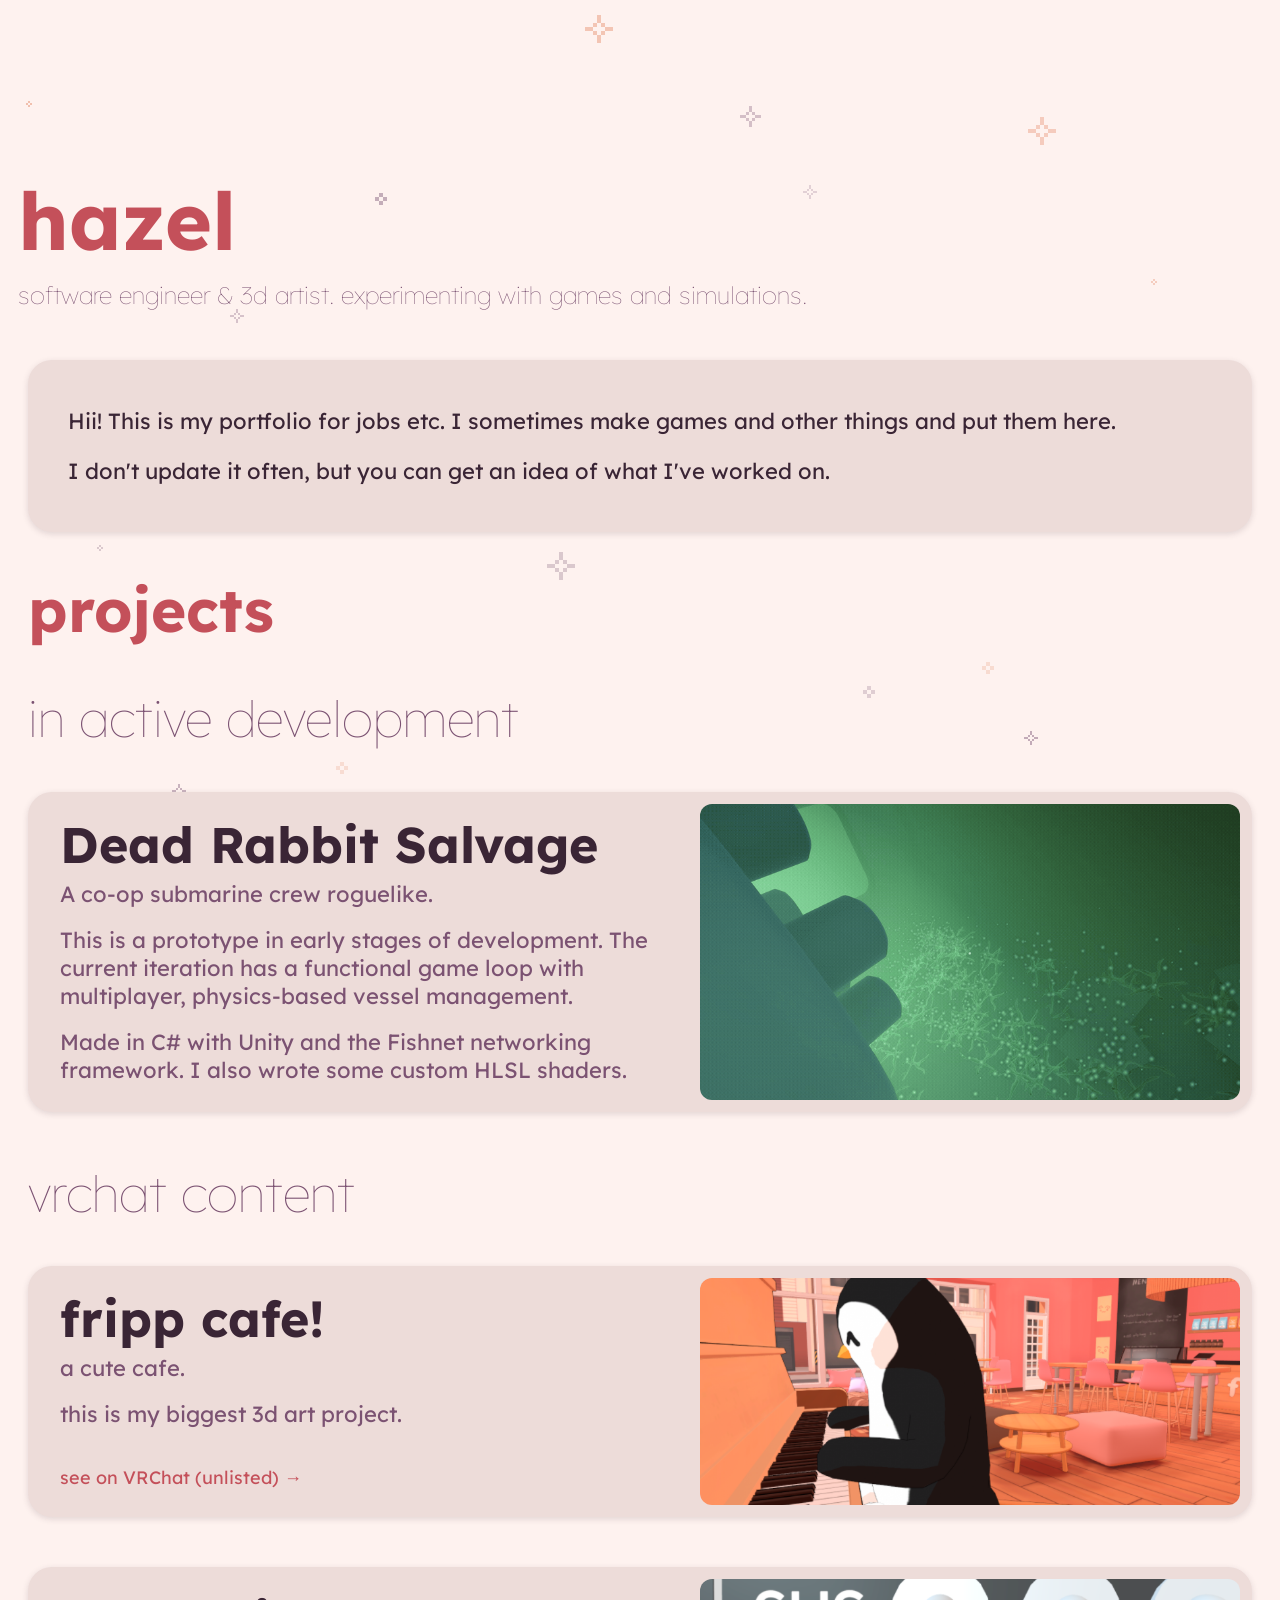
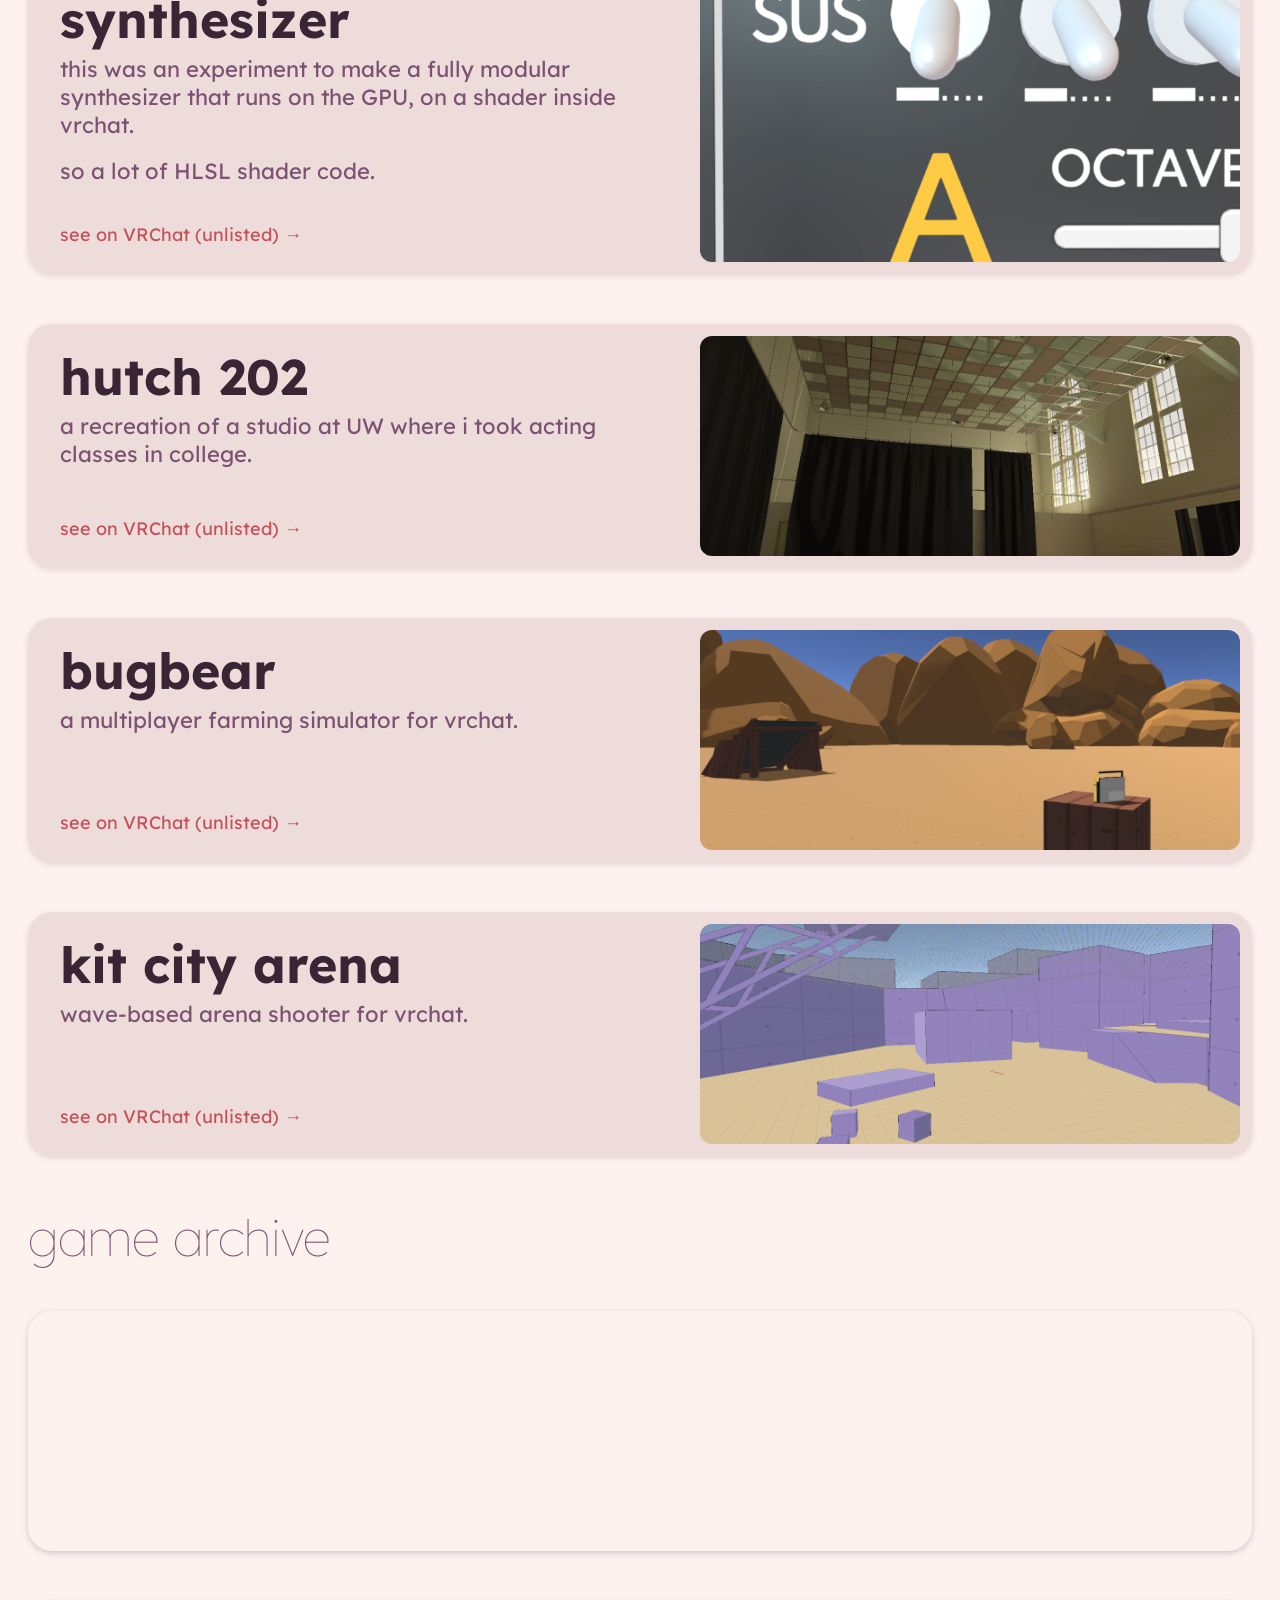
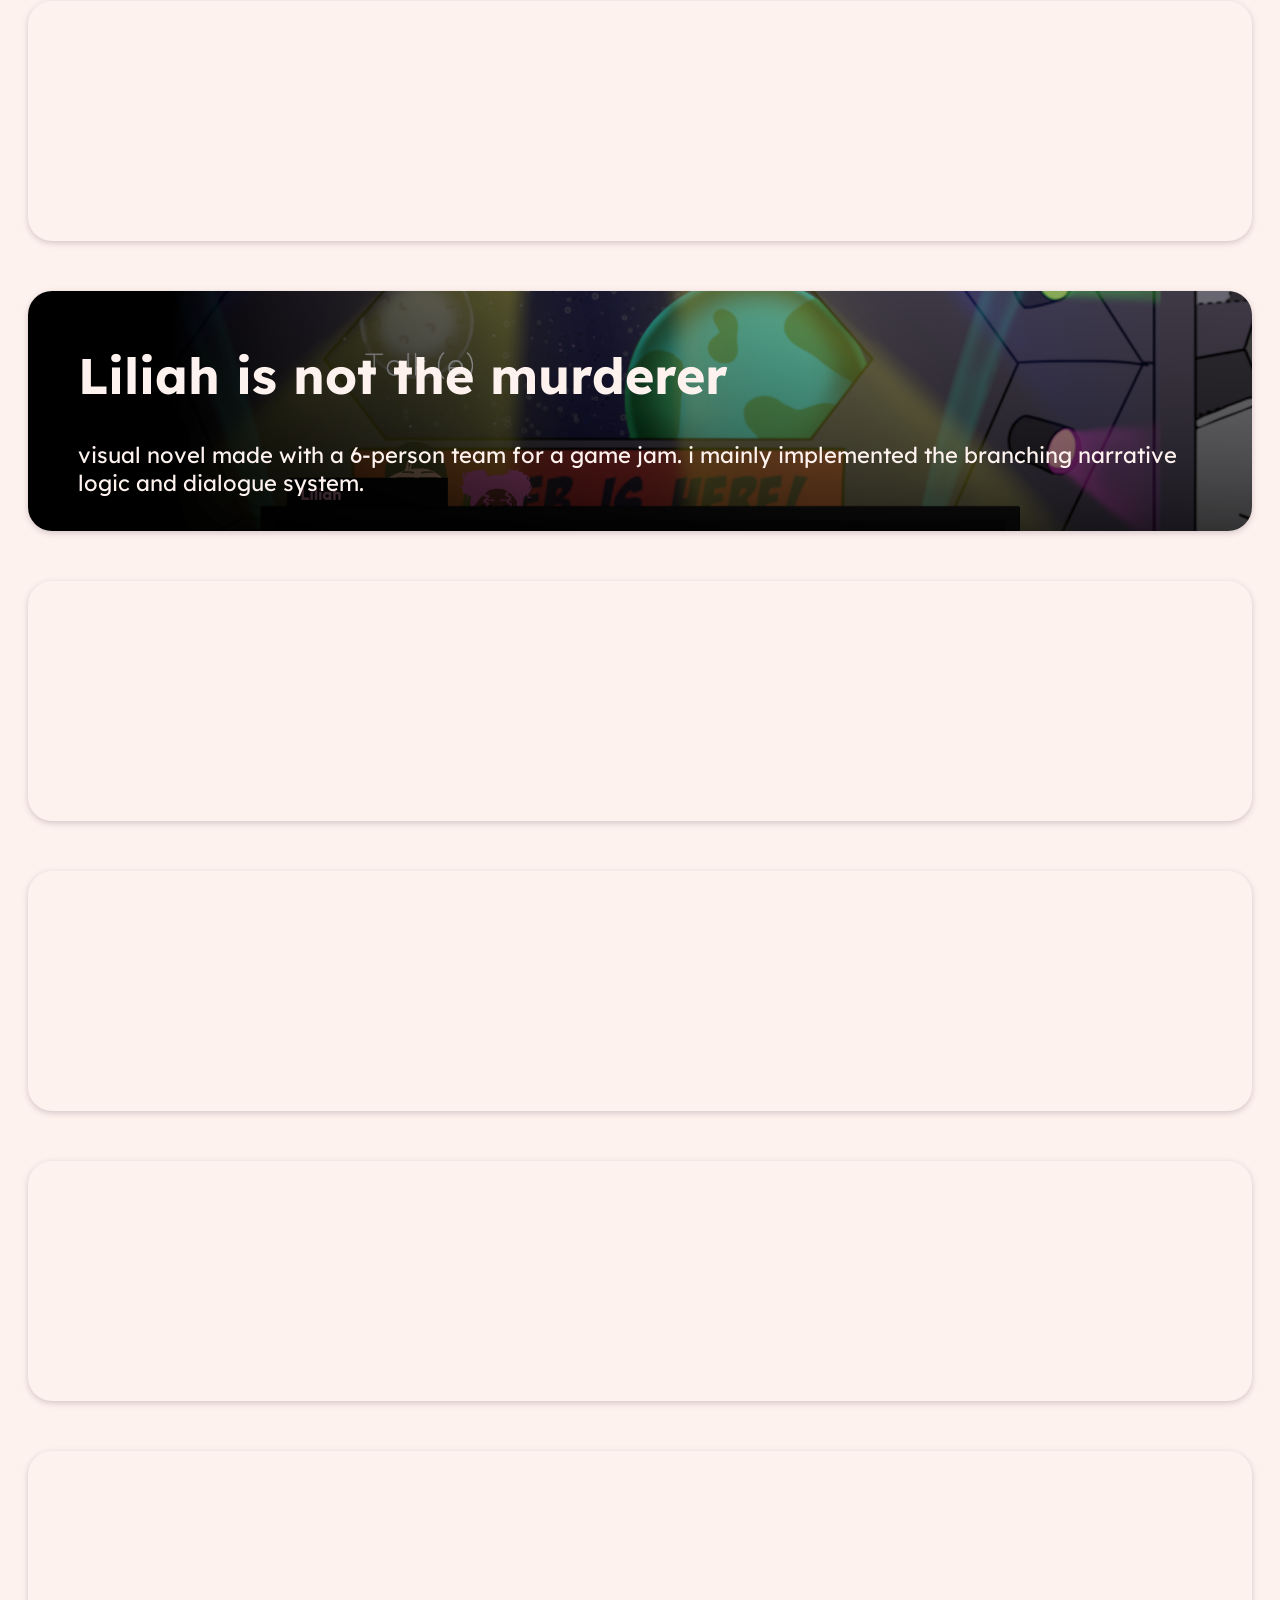
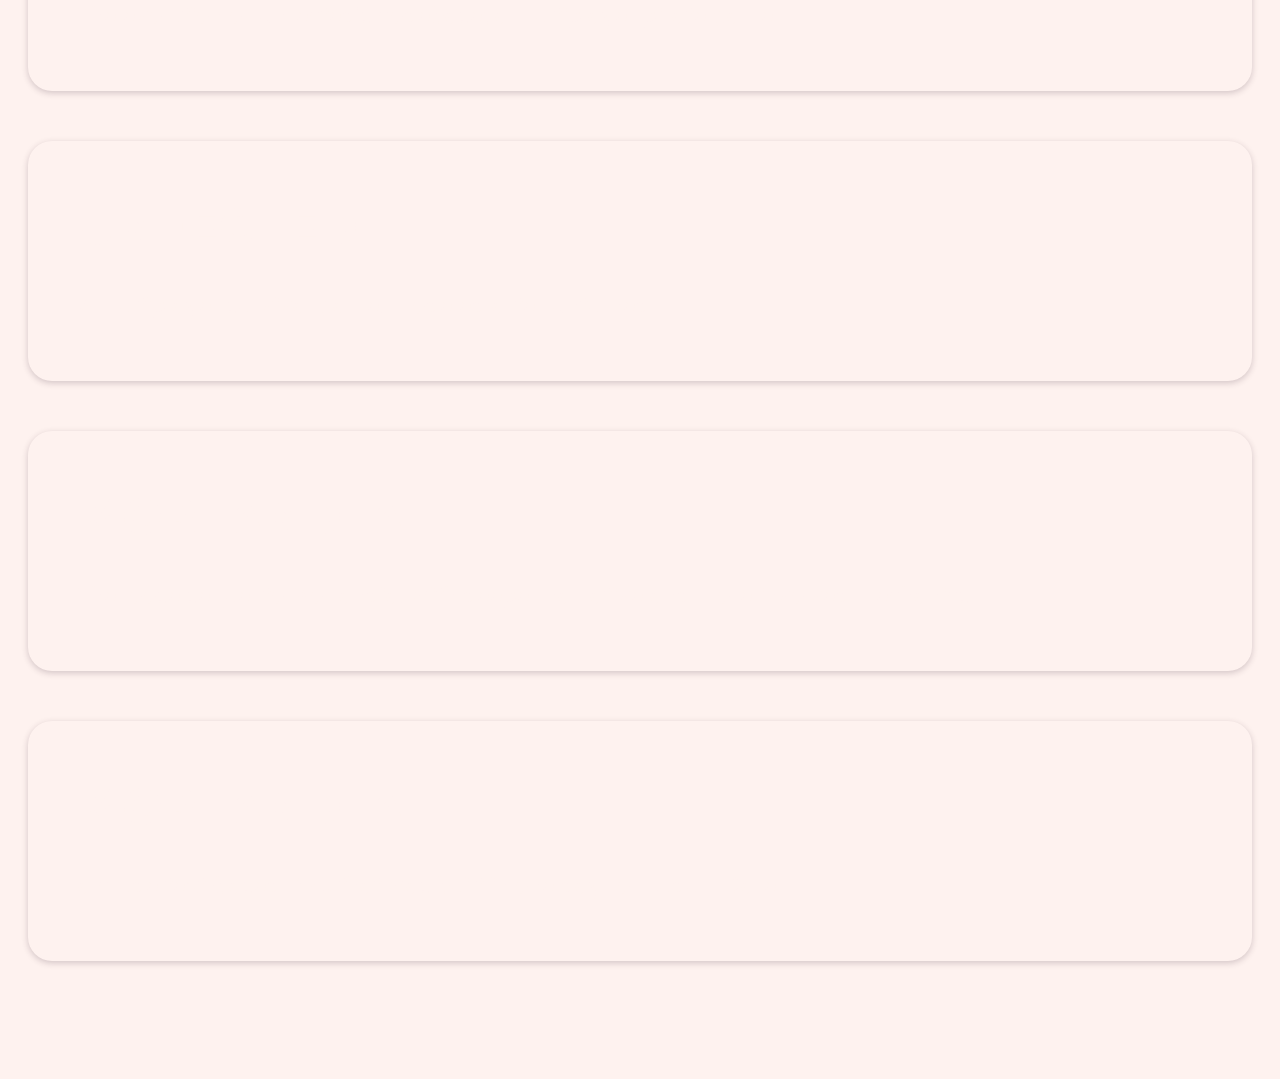
==== commit f9c66250: "content" ====
--- a/index.html
+++ b/index.html
@@ -57,41 +57,6 @@
     <div class="inset lite team-card">
       <p>Hii! This is my portfolio for jobs etc. I sometimes make games and other things and put them here.</p>
       <p>I don't update it often, but you can get an idea of what I've worked on.</p>
-      <br>
-      <div class="team-card-sections">
-
-        <div class="team-card-section">
-          <h4>education</h4>
-          <p>Bachelors in computer science</p>
-          <p>University of Washington Seattle</p>
-          <p>2019-2023</p>
-        </div>
-
-        <div class="team-card-section">
-          <h4>professional experience</h4>
-          <h5>Software Dev Engineer at Amazon.</h5>
-          <p>2023-present</p>
-          <h5>Software Engineer Intern at Amazon.</h5>
-          <p>Summer 2022</p>
-          <h5>Software Engineer Intern at Coupang.</h5>
-          <p>Summer 2021</p>
-        </div>
-
-        <div class="team-card-section">
-          <h4>technologies</h4>
-          <h5>
-            Android + Compose + Kotlin
-          </h5><p>2 years professional experience</p>
-          <h5>C# + Unity</h5>
-          <p>Used semi-regularly as a hobby for 13 years</p>
-          <h5>Blender</h5>
-          <p>i love blender <3</p>
-          <h5>
-            + varying experience with
-          </h5><p>Java, iOS/Swift, AWS CDK, NodeJS, javascript/typescript, HLSL</p>
-        </div>
-
-      </div>
     </div>
   </div>
 </section>
